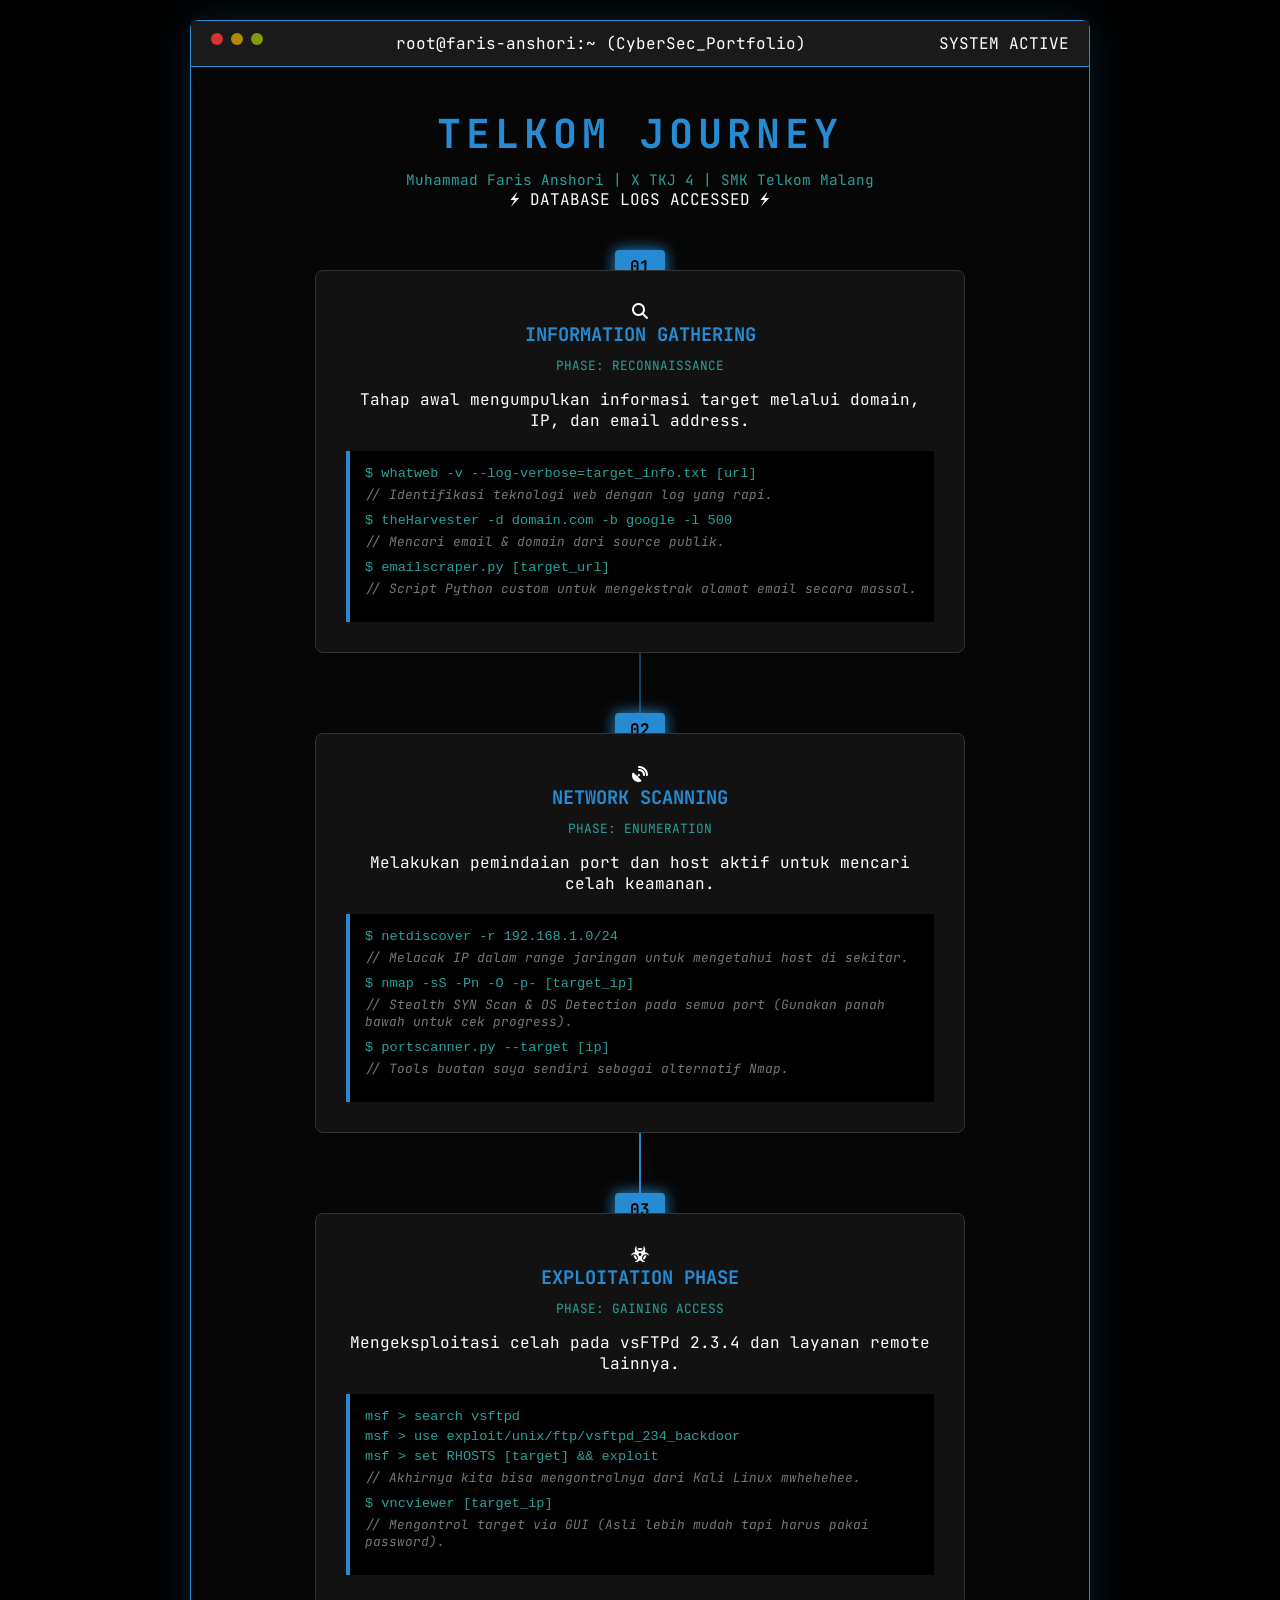
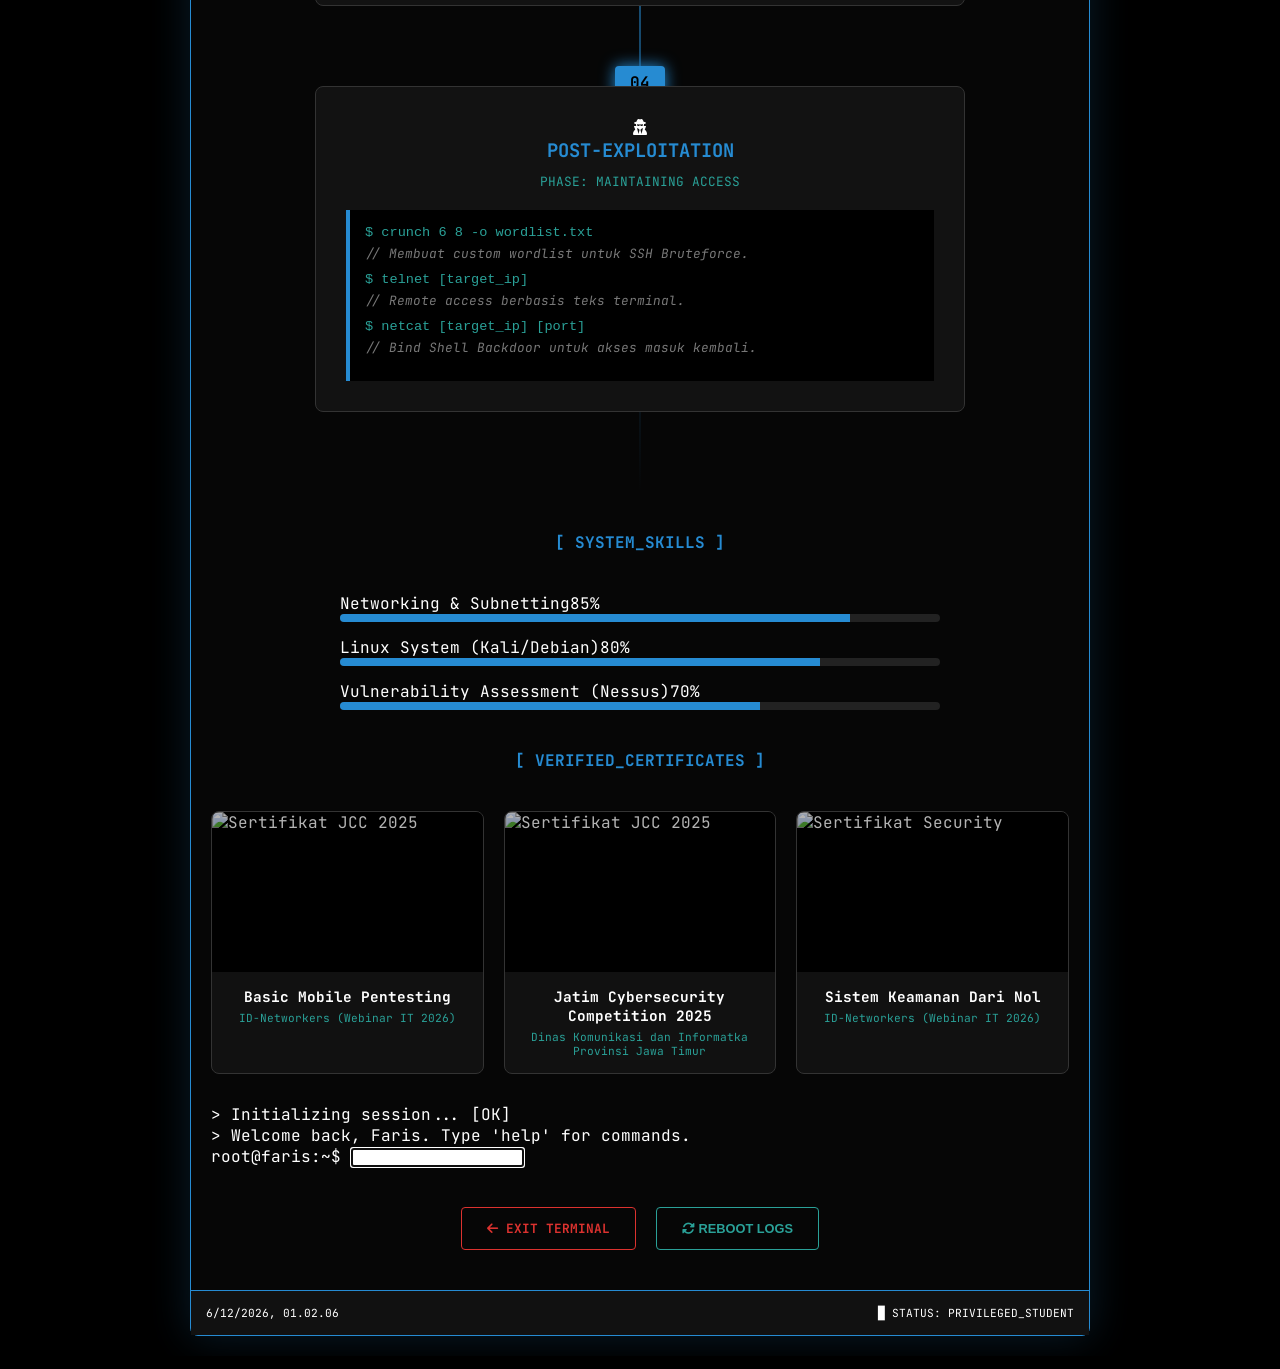
==== journey/index.html @ 94f322a0 "Add files via upload" ====
<!DOCTYPE html>
<html lang="id">
<head>
    <meta charset="UTF-8">
    <meta name="viewport" content="width=device-width, initial-scale=1.0">
    <title>SMK Telkom Journey - Muhammad Faris Anshori</title>
    <link rel="stylesheet" href="style.css">
    <link rel="stylesheet" href="https://cdnjs.cloudflare.com/ajax/libs/font-awesome/6.4.0/css/all.min.css">
    <link href="https://fonts.googleapis.com/css2?family=JetBrains+Mono:wght@300;400;500;700&display=swap" rel="stylesheet">
</head>
<body>
    <div class="matrix-overlay"></div>
    
    <div class="terminal-container">
        <div class="terminal-header">
            <div class="terminal-buttons">
                <div class="btn close"></div>
                <div class="btn minimize"></div>
                <div class="btn maximize"></div>
            </div>
            <div class="terminal-title">root@faris-anshori:~ (CyberSec_Portfolio)</div>
            <div class="terminal-status">
                <span class="status-dot"></span>
                <span class="status-text">SYSTEM ACTIVE</span>
            </div>
        </div>
        
        <div class="terminal-content">
            <div class="center-header">
                <h1 class="glitch-text" data-text="TELKOM_JOURNEY">TELKOM JOURNEY</h1>
                <p class="user-info">Muhammad Faris Anshori | X TKJ 4 | SMK Telkom Malang</p>
                <div class="separator"><span>⚡ DATABASE LOGS ACCESSED ⚡</span></div>
            </div>

            <div class="timeline-v2">
                <div class="main-line"></div>

                <div class="step-container">
                    <div class="step-marker">01</div>
                    <div class="step-card reveal-effect">
                        <div class="step-header"><i class="fas fa-search"></i> <h3>INFORMATION GATHERING</h3></div>
                        <p class="step-date">PHASE: RECONNAISSANCE</p>
                        <p class="step-desc">Tahap awal mengumpulkan informasi target melalui domain, IP, dan email address.</p>
                        <div class="technical-log">
                            <code>$ whatweb -v --log-verbose=target_info.txt [url]</code>
                            <p>// Identifikasi teknologi web dengan log yang rapi.</p>
                            <code>$ theHarvester -d domain.com -b google -l 500</code>
                            <p>// Mencari email & domain dari source publik.</p>
                            <code>$ emailscraper.py [target_url]</code>
                            <p>// Script Python custom untuk mengekstrak alamat email secara massal.</p>
                        </div>
                    </div>
                </div>

                <div class="step-container">
                    <div class="step-marker">02</div>
                    <div class="step-card reveal-effect">
                        <div class="step-header"><i class="fas fa-satellite-dish"></i> <h3>NETWORK SCANNING</h3></div>
                        <p class="step-date">PHASE: ENUMERATION</p>
                        <p class="step-desc">Melakukan pemindaian port dan host aktif untuk mencari celah keamanan.</p>
                        <div class="technical-log">
                            <code>$ netdiscover -r 192.168.1.0/24</code>
                            <p>// Melacak IP dalam range jaringan untuk mengetahui host di sekitar.</p>
                            <code>$ nmap -sS -Pn -O -p- [target_ip]</code>
                            <p>// Stealth SYN Scan & OS Detection pada semua port (Gunakan panah bawah untuk cek progress).</p>
                            <code>$ portscanner.py --target [ip]</code>
                            <p>// Tools buatan saya sendiri sebagai alternatif Nmap.</p>
                        </div>
                    </div>
                </div>

                <div class="step-container">
                    <div class="step-marker">03</div>
                    <div class="step-card highlight reveal-effect">
                        <div class="step-header"><i class="fas fa-biohazard"></i> <h3>EXPLOITATION PHASE</h3></div>
                        <p class="step-date">PHASE: GAINING ACCESS</p>
                        <p class="step-desc">Mengeksploitasi celah pada vsFTPd 2.3.4 dan layanan remote lainnya.</p>
                        <div class="technical-log">
                            <code>msf > search vsftpd</code>
                            <code>msf > use exploit/unix/ftp/vsftpd_234_backdoor</code>
                            <code>msf > set RHOSTS [target] && exploit</code>
                            <p>// Akhirnya kita bisa mengontrolnya dari Kali Linux mwhehehee.</p>
                            <code>$ vncviewer [target_ip]</code>
                            <p>// Mengontrol target via GUI (Asli lebih mudah tapi harus pakai password).</p>
                        </div>
                    </div>
                </div>

                <div class="step-container">
                    <div class="step-marker">04</div>
                    <div class="step-card reveal-effect">
                        <div class="step-header"><i class="fas fa-user-secret"></i> <h3>POST-EXPLOITATION</h3></div>
                        <p class="step-date">PHASE: MAINTAINING ACCESS</p>
                        <div class="technical-log">
                            <code>$ crunch 6 8 -o wordlist.txt</code>
                            <p>// Membuat custom wordlist untuk SSH Bruteforce.</p>
                            <code>$ telnet [target_ip]</code>
                            <p>// Remote access berbasis teks terminal.</p>
                            <code>$ netcat [target_ip] [port]</code>
                            <p>// Bind Shell Backdoor untuk akses masuk kembali.</p>
                        </div>
                    </div>
                </div>
            </div>

            <div class="section-divider"><span>[ SYSTEM_SKILLS ]</span></div>
            <div class="skill-wrapper">
                <div class="skill-item">
                    <div class="skill-info"><span>Networking & Subnetting</span><span>85%</span></div>
                    <div class="skill-bar"><div class="skill-fill" data-width="85%"></div></div>
                </div>
                <div class="skill-item">
                    <div class="skill-info"><span>Linux System (Kali/Debian)</span><span>80%</span></div>
                    <div class="skill-bar"><div class="skill-fill" data-width="80%"></div></div>
                </div>
                <div class="skill-item">
                    <div class="skill-info"><span>Vulnerability Assessment (Nessus)</span><span>70%</span></div>
                    <div class="skill-bar"><div class="skill-fill" data-width="70%"></div></div>
                </div>
            </div>

            <div class="section-divider"><span>[ VERIFIED_CERTIFICATES ]</span></div>
            <div class="cert-gallery">
                <div class="cert-card reveal-effect">
                    <div class="cert-img-container">
                        <img src="https://raw.githubusercontent.com/muhammadanshori34tkj-web/sertifgabut/main/Muhammad%20Faris%20Anshori%20Sertifikat%20Webinar%20IT%20Cyber%20Security%2027%20Januari%202026_page-0001.jpg" alt="Sertifikat JCC 2025">
                    </div>
                    <div class="cert-info">
                        <h4>Basic Mobile Pentesting</h4>
                        <p>ID-Networkers (Webinar IT 2026)</p>
                    </div>
                </div>
                <div class="cert-card reveal-effect">
                    <div class="cert-img-container">
                        <img src="https://raw.githubusercontent.com/muhammadanshori34tkj-web/sertifgabut/main/WhatsApp%20Image%202026-03-06%20at%2009.00.31.jpeg" alt="Sertifikat JCC 2025">
                    </div>
                    <div class="cert-info">
                        <h4>Jatim Cybersecurity Competition 2025</h4>
                        <p>Dinas Komunikasi dan Informatka Provinsi Jawa Timur</p>
                    </div>
                </div>
                <div class="cert-card reveal-effect">
                    <div class="cert-img-container">
                        <img src="https://raw.githubusercontent.com/muhammadanshori34tkj-web/sertifgabut/main/Muhammad%20Faris%20Anshori%20Sertifikat%20Webinar%20IT%20Cyber%20Security%2029%20Januari%202026_page-0001.jpg" alt="Sertifikat Security">
                    </div>
                    <div class="cert-info">
                        <h4>Sistem Keamanan Dari Nol</h4>
                        <p>ID-Networkers (Webinar IT 2026)</p>
                    </div>
                </div>
            </div>

            <div class="console-box">
                <div id="output-log">
                    <div>> Initializing session... [OK]</div>
                    <div>> Welcome back, Faris. Type 'help' for commands.</div>
                </div>
                <div class="input-area">
                    <span>root@faris:~$</span>
                    <input type="text" id="cmd-input" autofocus autocomplete="off">
                </div>
            </div>

            <div class="navigation-center">
                <a href="../index.html" class="nav-btn back-btn"><i class="fas fa-arrow-left"></i> EXIT TERMINAL</a>
                <button class="nav-btn reset-btn" id="reset-journey"><i class="fas fa-sync-alt"></i> REBOOT LOGS</button>
            </div>
        </div>

        <div class="terminal-footer">
            <span id="current-time"></span>
            <span class="blink">█ STATUS: PRIVILEGED_STUDENT</span>
        </div>
    </div>

    <script src="script.js"></script>
</body>
</html>
---- journey/style.css ----
:root {
    --kali-blue: #268bd2;
    --kali-dark: #070707;
    --kali-gray: #121212;
    --kali-white: #ffffff;
    --kali-cyan: #2aa198;
    --kali-red: #dc322f;
}

* { margin: 0; padding: 0; box-sizing: border-box; }

body {
    background: #000;
    color: var(--kali-white);
    font-family: 'JetBrains Mono', monospace;
    overflow-x: hidden;
    padding: 20px;
}

.matrix-overlay {
    position: fixed;
    top: 0; left: 0; width: 100%; height: 100%;
    background: linear-gradient(rgba(0,0,0,0.9), rgba(0,0,0,0.9)), 
                url('https://www.transparenttextures.com/patterns/carbon-fibre.png');
    z-index: -1;
    opacity: 0.3;
}

.terminal-container {
    max-width: 900px;
    margin: 0 auto;
    border: 1px solid var(--kali-blue);
    background: rgba(7, 7, 7, 0.98);
    box-shadow: 0 0 40px rgba(38, 139, 210, 0.2);
    border-radius: 8px;
}

.terminal-header {
    background: #1a1a1a;
    padding: 12px 20px;
    display: flex;
    justify-content: space-between;
    border-bottom: 1px solid var(--kali-blue);
}

.terminal-buttons { display: flex; gap: 8px; }
.btn { width: 12px; height: 12px; border-radius: 50%; }
.btn.close { background: var(--kali-red); }
.btn.minimize { background: #b58900; }
.btn.maximize { background: #859900; }

.terminal-content { padding: 40px 20px; }

.center-header { text-align: center; margin-bottom: 60px; }
.glitch-text { color: var(--kali-blue); font-size: 2.5rem; letter-spacing: 5px; }
.user-info { color: var(--kali-cyan); margin-top: 10px; font-size: 0.9rem; }

/* Timeline Centered */
.timeline-v2 {
    position: relative;
    display: flex;
    flex-direction: column;
    align-items: center;
}

.main-line {
    position: absolute;
    left: 50%;
    width: 2px;
    height: 100%;
    background: linear-gradient(to bottom, transparent, var(--kali-blue), transparent);
    transform: translateX(-50%);
}

.step-container {
    position: relative;
    width: 100%;
    margin-bottom: 80px;
    display: flex;
    flex-direction: column;
    align-items: center;
    z-index: 2;
}

.step-marker {
    background: var(--kali-blue);
    color: #000;
    padding: 6px 15px;
    font-weight: bold;
    border-radius: 4px;
    position: absolute;
    top: -20px;
    box-shadow: 0 0 15px var(--kali-blue);
}

.step-card {
    background: var(--kali-gray);
    border: 1px solid #333;
    padding: 30px;
    width: 100%;
    max-width: 650px;
    text-align: center;
    border-radius: 8px;
    transition: 0.3s;
}

.step-card:hover { border-color: var(--kali-blue); transform: translateY(-5px); }
.step-header h3 { color: var(--kali-blue); margin-bottom: 10px; }
.step-date { color: var(--kali-cyan); font-size: 0.8rem; margin-bottom: 15px; display: block; }

/* Technical Log Terminal Style */
.technical-log {
    background: #000;
    border-left: 4px solid var(--kali-blue);
    padding: 15px;
    margin-top: 20px;
    text-align: left;
}

.technical-log code { display: block; color: var(--kali-cyan); font-size: 0.85rem; margin-bottom: 5px; }
.technical-log p { color: #777; font-size: 0.8rem; margin-bottom: 10px; font-style: italic; }

/* Certificate Gallery */
.cert-gallery {
    display: grid;
    grid-template-columns: repeat(auto-fit, minmax(260px, 1fr));
    gap: 20px;
    margin: 30px 0;
}

.cert-card { background: #111; border: 1px solid #333; border-radius: 8px; overflow: hidden; }
.cert-img-container { width: 100%; height: 160px; background: #000; overflow: hidden; }
.cert-img-container img { width: 100%; height: 100%; object-fit: cover; opacity: 0.7; transition: 0.3s; }
.cert-card:hover img { opacity: 1; transform: scale(1.05); }
.cert-info { padding: 15px; text-align: center; }
.cert-info h4 { font-size: 0.9rem; margin-bottom: 5px; }
.cert-info p { font-size: 0.7rem; color: var(--kali-cyan); }

/* Navigation & Misc */
.section-divider { text-align: center; margin: 40px 0; color: var(--kali-blue); font-weight: bold; }
.skill-wrapper { max-width: 600px; margin: 0 auto; }
.skill-item { margin-bottom: 15px; }
.skill-bar { height: 8px; background: #222; border-radius: 4px; overflow: hidden; }
.skill-fill { height: 100%; background: var(--kali-blue); width: 0; transition: 1.5s ease-out; }

.navigation-center { display: flex; justify-content: center; gap: 20px; margin-top: 40px; }
.nav-btn { padding: 12px 25px; border-radius: 4px; text-decoration: none; font-weight: bold; font-size: 0.8rem; cursor: pointer; transition: 0.3s; }
.back-btn { border: 1px solid var(--kali-red); color: var(--kali-red); background: transparent; }
.back-btn:hover { background: var(--kali-red); color: #fff; }
.reset-btn { border: 1px solid var(--kali-cyan); color: var(--kali-cyan); background: transparent; }
.reset-btn:hover { background: var(--kali-cyan); color: #000; }

.reveal-effect { opacity: 0; transform: translateY(20px); transition: 0.8s; }
.reveal-effect.visible { opacity: 1; transform: translateY(0); }

.terminal-footer { padding: 15px; background: #111; display: flex; justify-content: space-between; font-size: 0.7rem; border-top: 1px solid var(--kali-blue); }
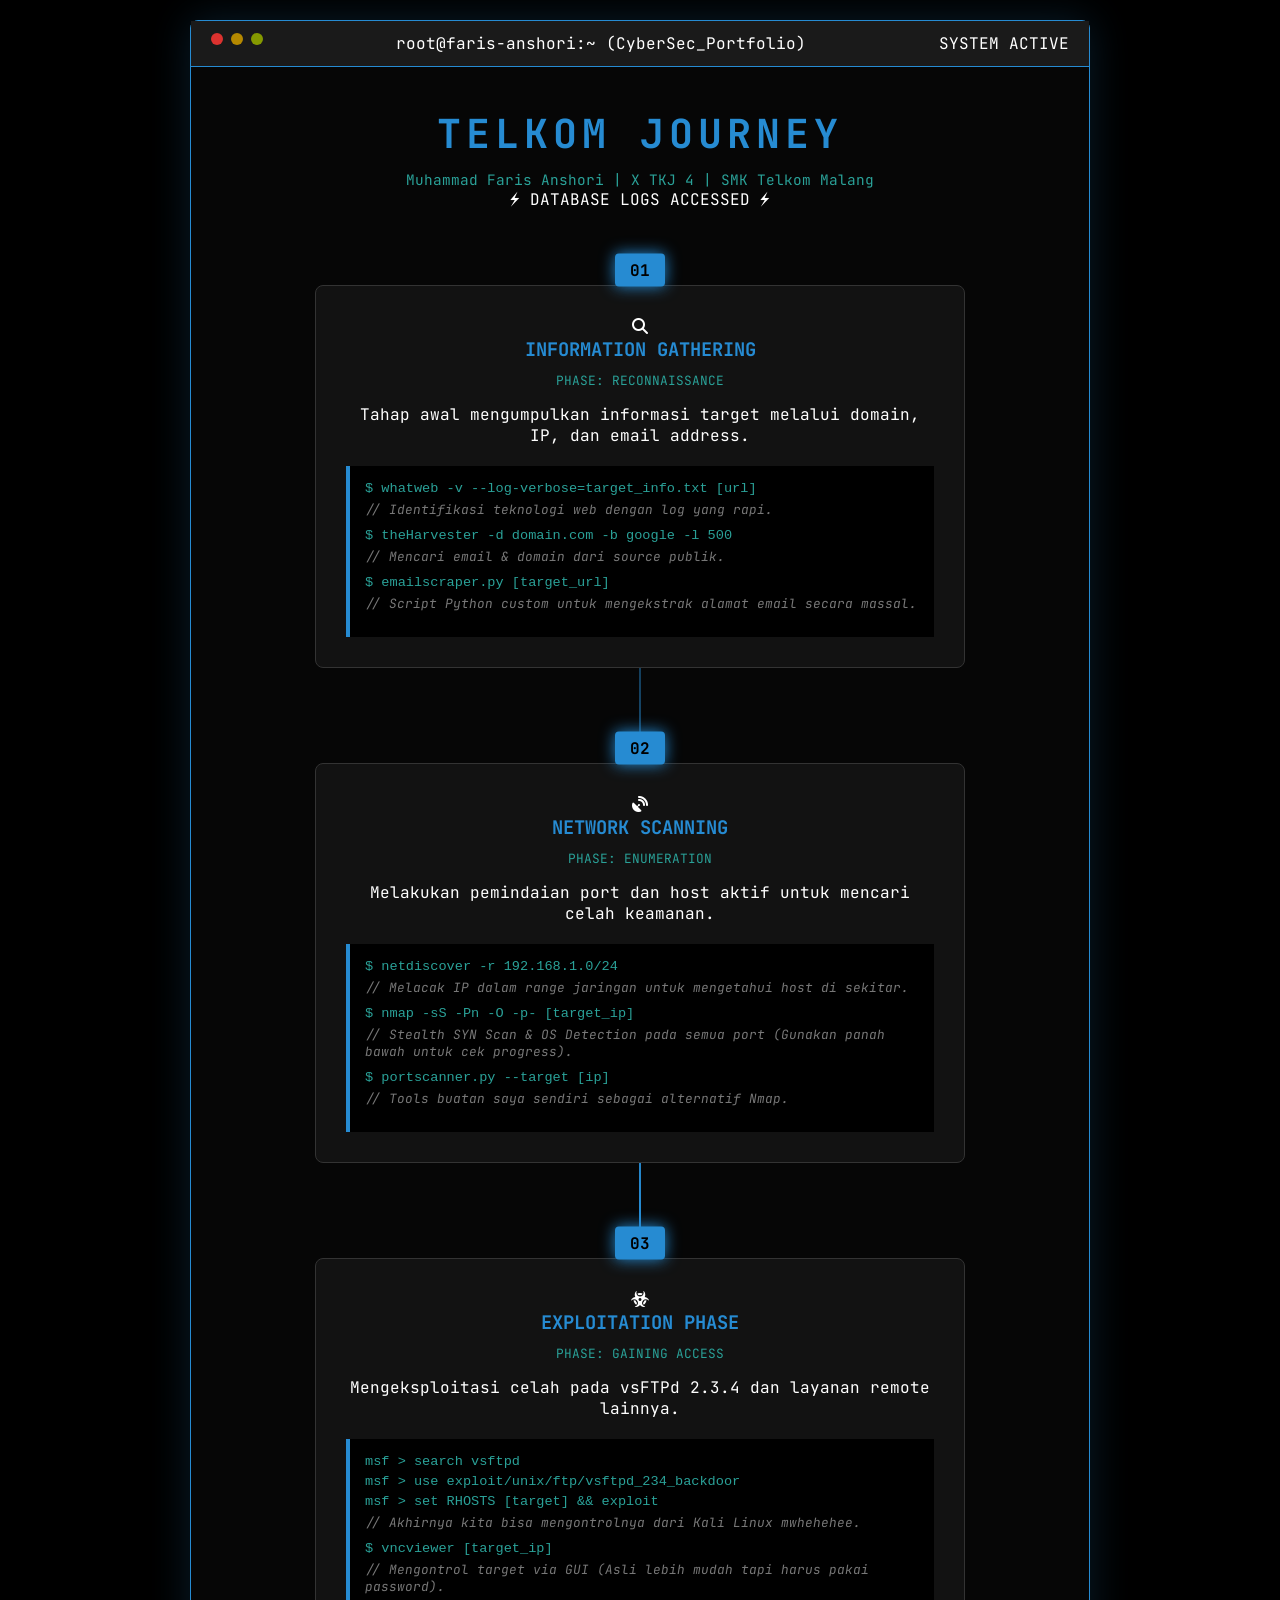
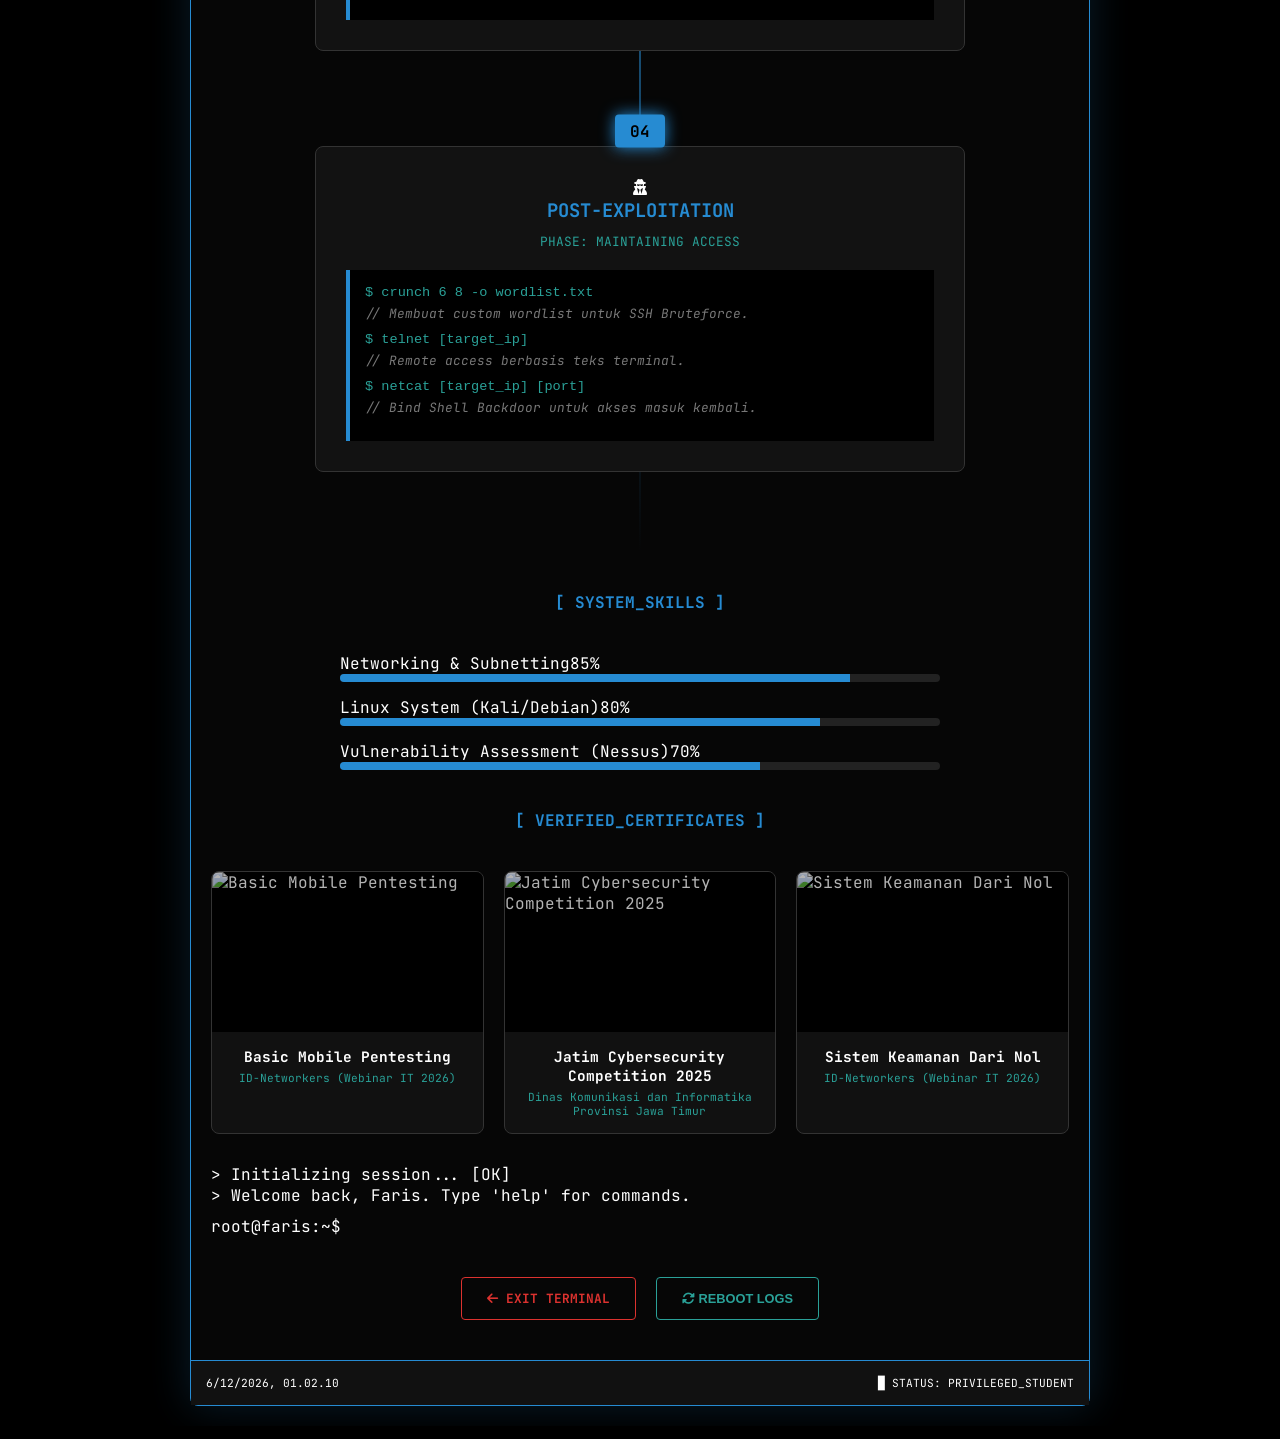
==== commit 8876b232: "Add files via upload" ====
--- a/journey/index.html
+++ b/journey/index.html
@@ -120,34 +120,8 @@
             </div>
 
             <div class="section-divider"><span>[ VERIFIED_CERTIFICATES ]</span></div>
-            <div class="cert-gallery">
-                <div class="cert-card reveal-effect">
-                    <div class="cert-img-container">
-                        <img src="https://raw.githubusercontent.com/muhammadanshori34tkj-web/sertifgabut/main/Muhammad%20Faris%20Anshori%20Sertifikat%20Webinar%20IT%20Cyber%20Security%2027%20Januari%202026_page-0001.jpg" alt="Sertifikat JCC 2025">
-                    </div>
-                    <div class="cert-info">
-                        <h4>Basic Mobile Pentesting</h4>
-                        <p>ID-Networkers (Webinar IT 2026)</p>
-                    </div>
-                </div>
-                <div class="cert-card reveal-effect">
-                    <div class="cert-img-container">
-                        <img src="https://raw.githubusercontent.com/muhammadanshori34tkj-web/sertifgabut/main/WhatsApp%20Image%202026-03-06%20at%2009.00.31.jpeg" alt="Sertifikat JCC 2025">
-                    </div>
-                    <div class="cert-info">
-                        <h4>Jatim Cybersecurity Competition 2025</h4>
-                        <p>Dinas Komunikasi dan Informatka Provinsi Jawa Timur</p>
-                    </div>
-                </div>
-                <div class="cert-card reveal-effect">
-                    <div class="cert-img-container">
-                        <img src="https://raw.githubusercontent.com/muhammadanshori34tkj-web/sertifgabut/main/Muhammad%20Faris%20Anshori%20Sertifikat%20Webinar%20IT%20Cyber%20Security%2029%20Januari%202026_page-0001.jpg" alt="Sertifikat Security">
-                    </div>
-                    <div class="cert-info">
-                        <h4>Sistem Keamanan Dari Nol</h4>
-                        <p>ID-Networkers (Webinar IT 2026)</p>
-                    </div>
-                </div>
+            <div class="cert-gallery" id="cert-gallery-container">
+                
             </div>
 
             <div class="console-box">
--- a/journey/style.css
+++ b/journey/style.css
@@ -80,6 +80,7 @@
     flex-direction: column;
     align-items: center;
     z-index: 2;
+    padding-top: 15px; /* Tambahan agar marker tidak terpotong */
 }
 
 .step-marker {
@@ -89,7 +90,9 @@
     font-weight: bold;
     border-radius: 4px;
     position: absolute;
-    top: -20px;
+    top: 0; /* Ubah ini */
+    transform: translateY(-50%); /* Tambahkan ini agar posisinya pas di tengah garis batas */
+    z-index: 10; /* Pastikan selalu di atas */
     box-shadow: 0 0 15px var(--kali-blue);
 }
 
@@ -102,6 +105,7 @@
     text-align: center;
     border-radius: 8px;
     transition: 0.3s;
+    position: relative; /* Tambahkan ini */
 }
 
 .step-card:hover { border-color: var(--kali-blue); transform: translateY(-5px); }
@@ -153,4 +157,47 @@
 .reveal-effect { opacity: 0; transform: translateY(20px); transition: 0.8s; }
 .reveal-effect.visible { opacity: 1; transform: translateY(0); }
 
-.terminal-footer { padding: 15px; background: #111; display: flex; justify-content: space-between; font-size: 0.7rem; border-top: 1px solid var(--kali-blue); }+.terminal-footer { padding: 15px; background: #111; display: flex; justify-content: space-between; font-size: 0.7rem; border-top: 1px solid var(--kali-blue); }
+
+/* --- PERBAIKAN INPUT TERMINAL --- */
+.input-area {
+    display: flex;
+    align-items: center;
+    gap: 10px;
+    margin-top: 10px;
+}
+#cmd-input {
+    background: transparent;
+    border: none;
+    color: var(--kali-white);
+    font-family: 'JetBrains Mono', monospace;
+    font-size: 1rem;
+    outline: none;
+    flex: 1; /* Agar input mengisi sisa ruang */
+}
+
+/* --- PERBAIKAN RESPONSIVE MOBILE (HP) --- */
+@media (max-width: 768px) {
+    /* Perbaikan Header Terminal agar tidak tumpuk */
+    .terminal-header {
+        flex-direction: column;
+        align-items: flex-start;
+        gap: 10px;
+    }
+    .terminal-title {
+        font-size: 0.75rem;
+        word-break: break-all;
+    }
+    
+    /* Perbaikan teks ngelewatin batas */
+    .terminal-content { padding: 20px 10px; }
+    .glitch-text { font-size: 1.8rem; }
+    .step-card { padding: 20px 15px; }
+    
+    /* Agar log technical bisa di-scroll ke samping jika kepanjangan, tidak merusak layout */
+    .technical-log {
+        overflow-x: auto;
+        white-space: pre-wrap; /* Memaksa teks panjang turun ke bawah */
+        word-wrap: break-word;
+    }
+}
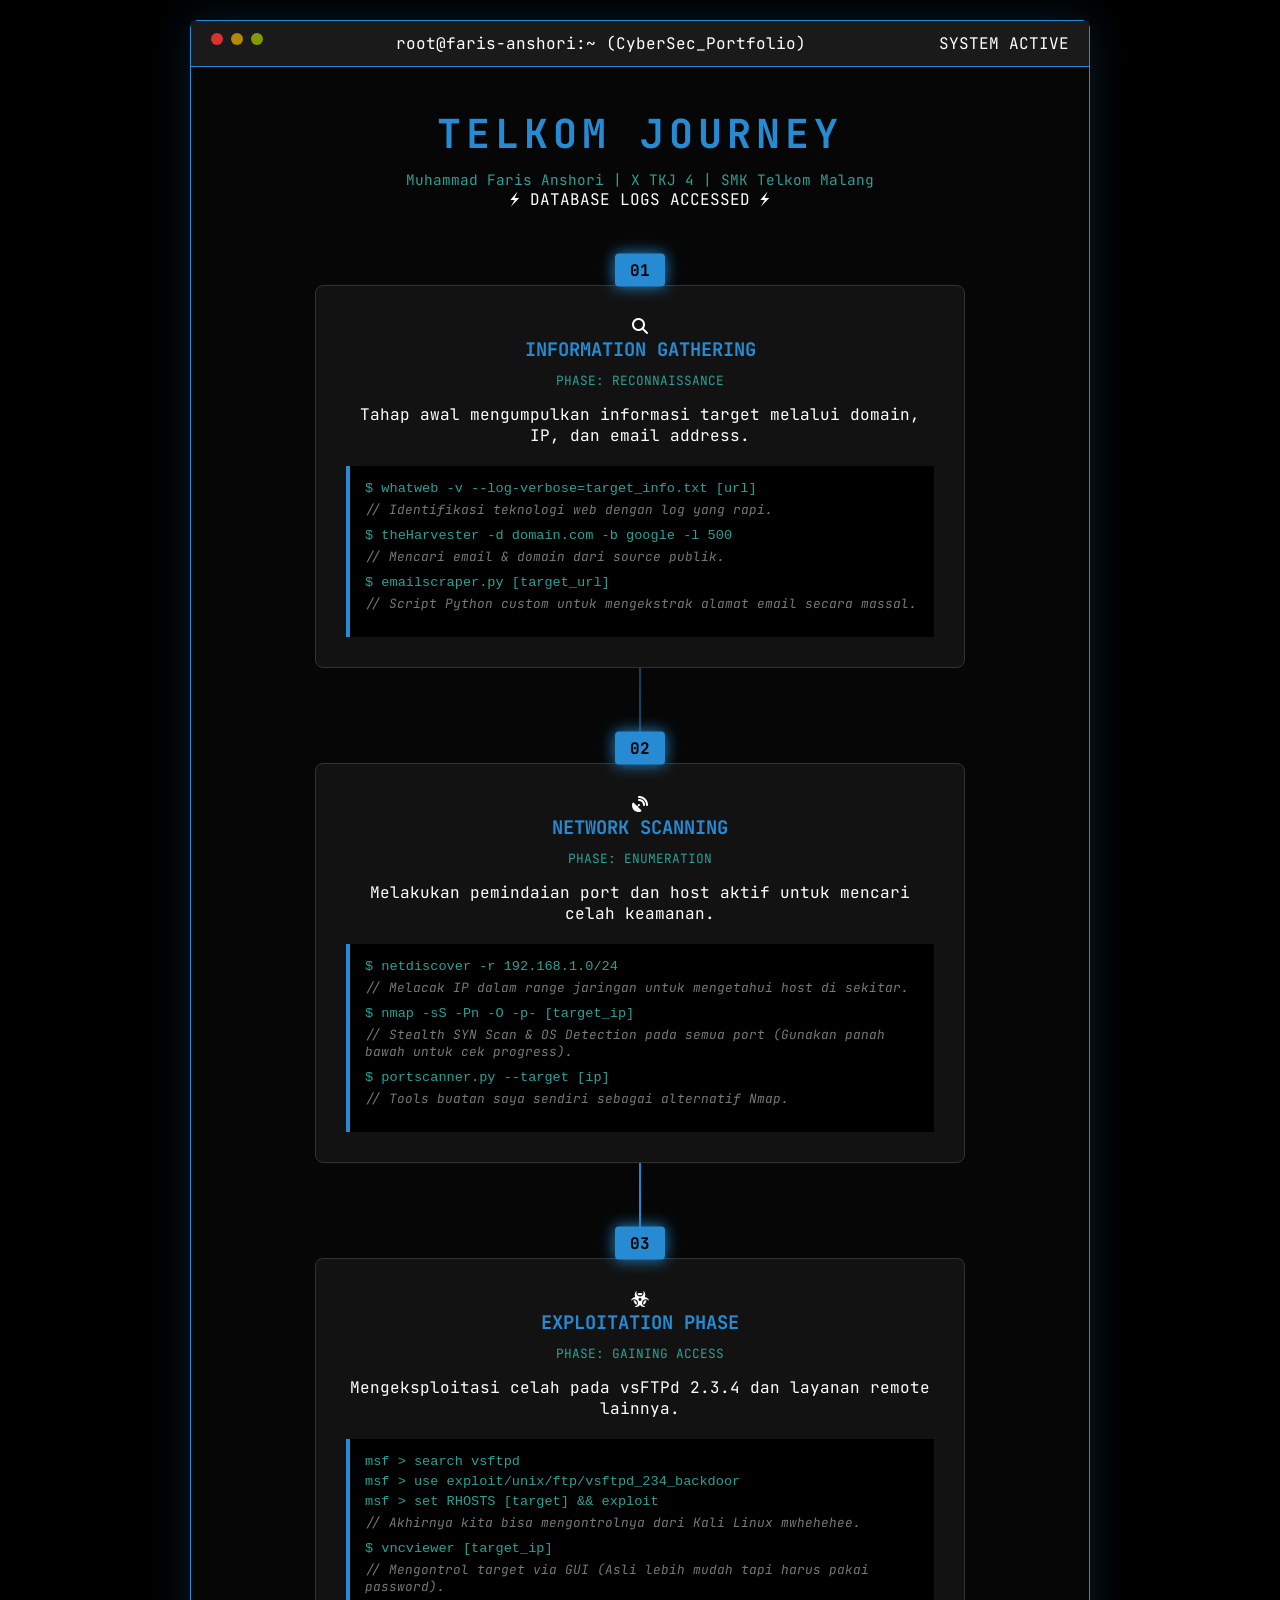
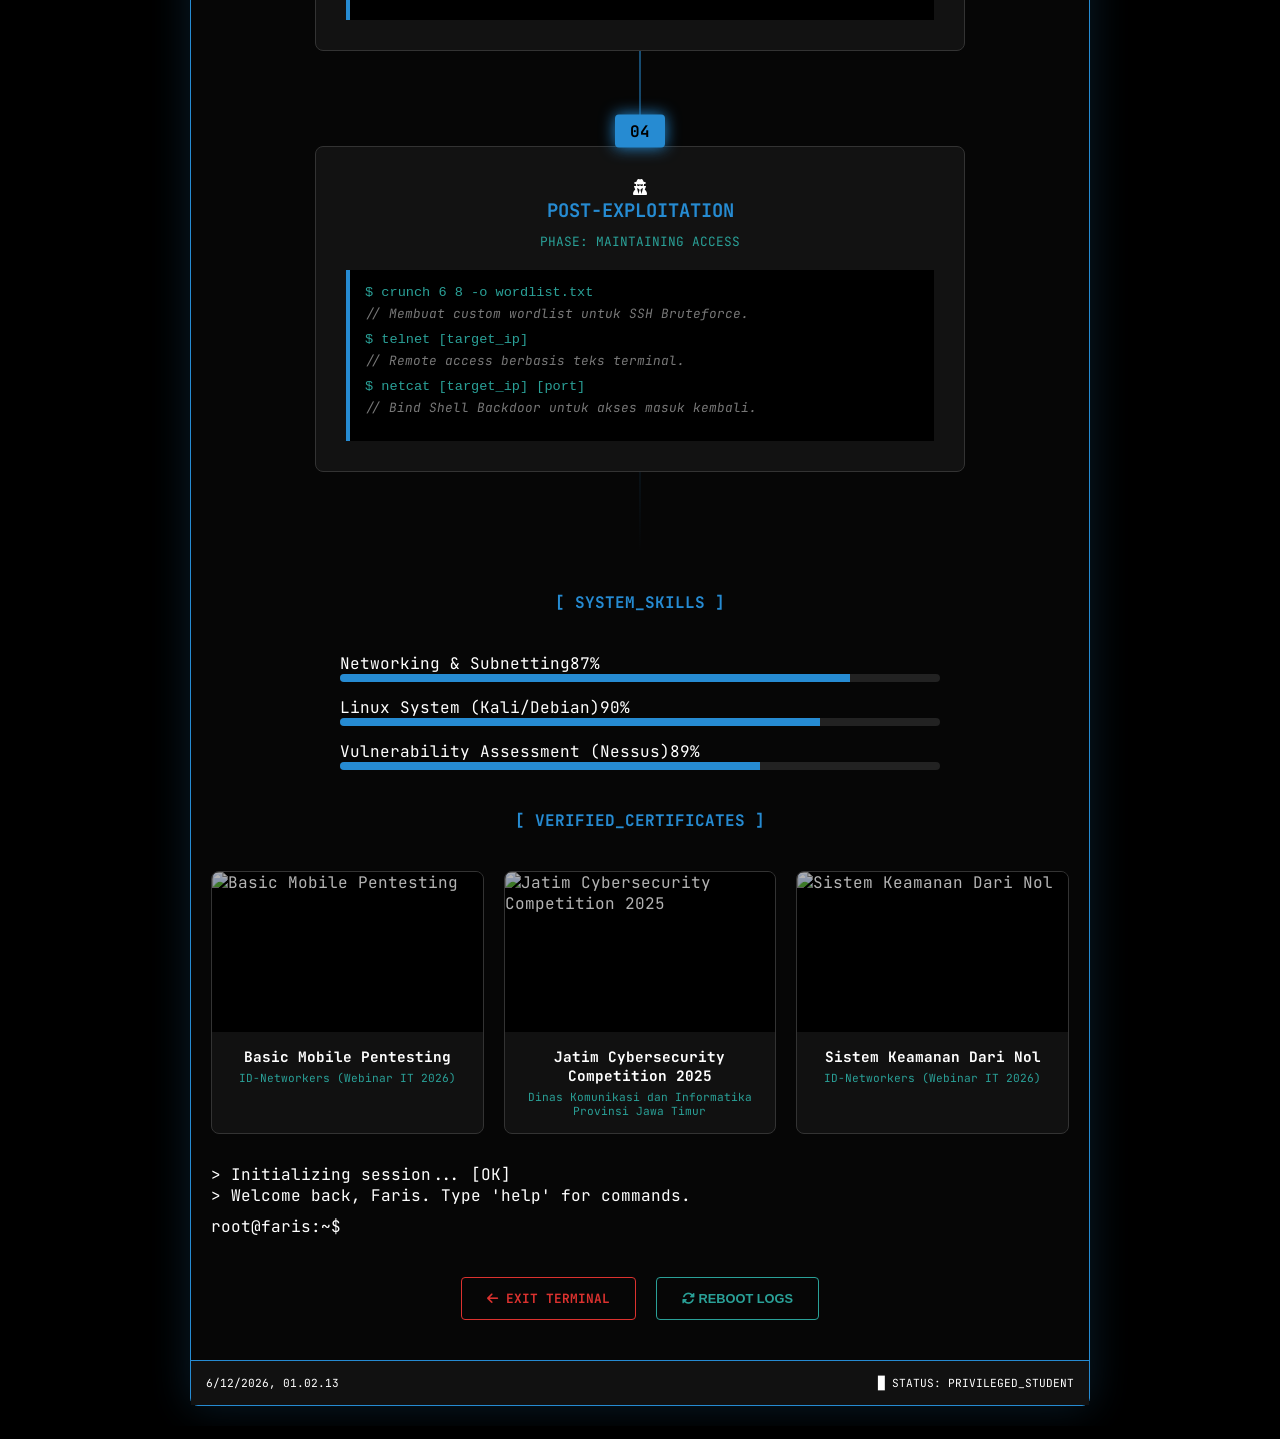
==== commit 5f87fa29: "Add files via upload" ====
--- a/journey/index.html
+++ b/journey/index.html
@@ -106,15 +106,15 @@
             <div class="section-divider"><span>[ SYSTEM_SKILLS ]</span></div>
             <div class="skill-wrapper">
                 <div class="skill-item">
-                    <div class="skill-info"><span>Networking & Subnetting</span><span>85%</span></div>
+                    <div class="skill-info"><span>Networking & Subnetting</span><span>87%</span></div>
                     <div class="skill-bar"><div class="skill-fill" data-width="85%"></div></div>
                 </div>
                 <div class="skill-item">
-                    <div class="skill-info"><span>Linux System (Kali/Debian)</span><span>80%</span></div>
+                    <div class="skill-info"><span>Linux System (Kali/Debian)</span><span>90%</span></div>
                     <div class="skill-bar"><div class="skill-fill" data-width="80%"></div></div>
                 </div>
                 <div class="skill-item">
-                    <div class="skill-info"><span>Vulnerability Assessment (Nessus)</span><span>70%</span></div>
+                    <div class="skill-info"><span>Vulnerability Assessment (Nessus)</span><span>89%</span></div>
                     <div class="skill-bar"><div class="skill-fill" data-width="70%"></div></div>
                 </div>
             </div>
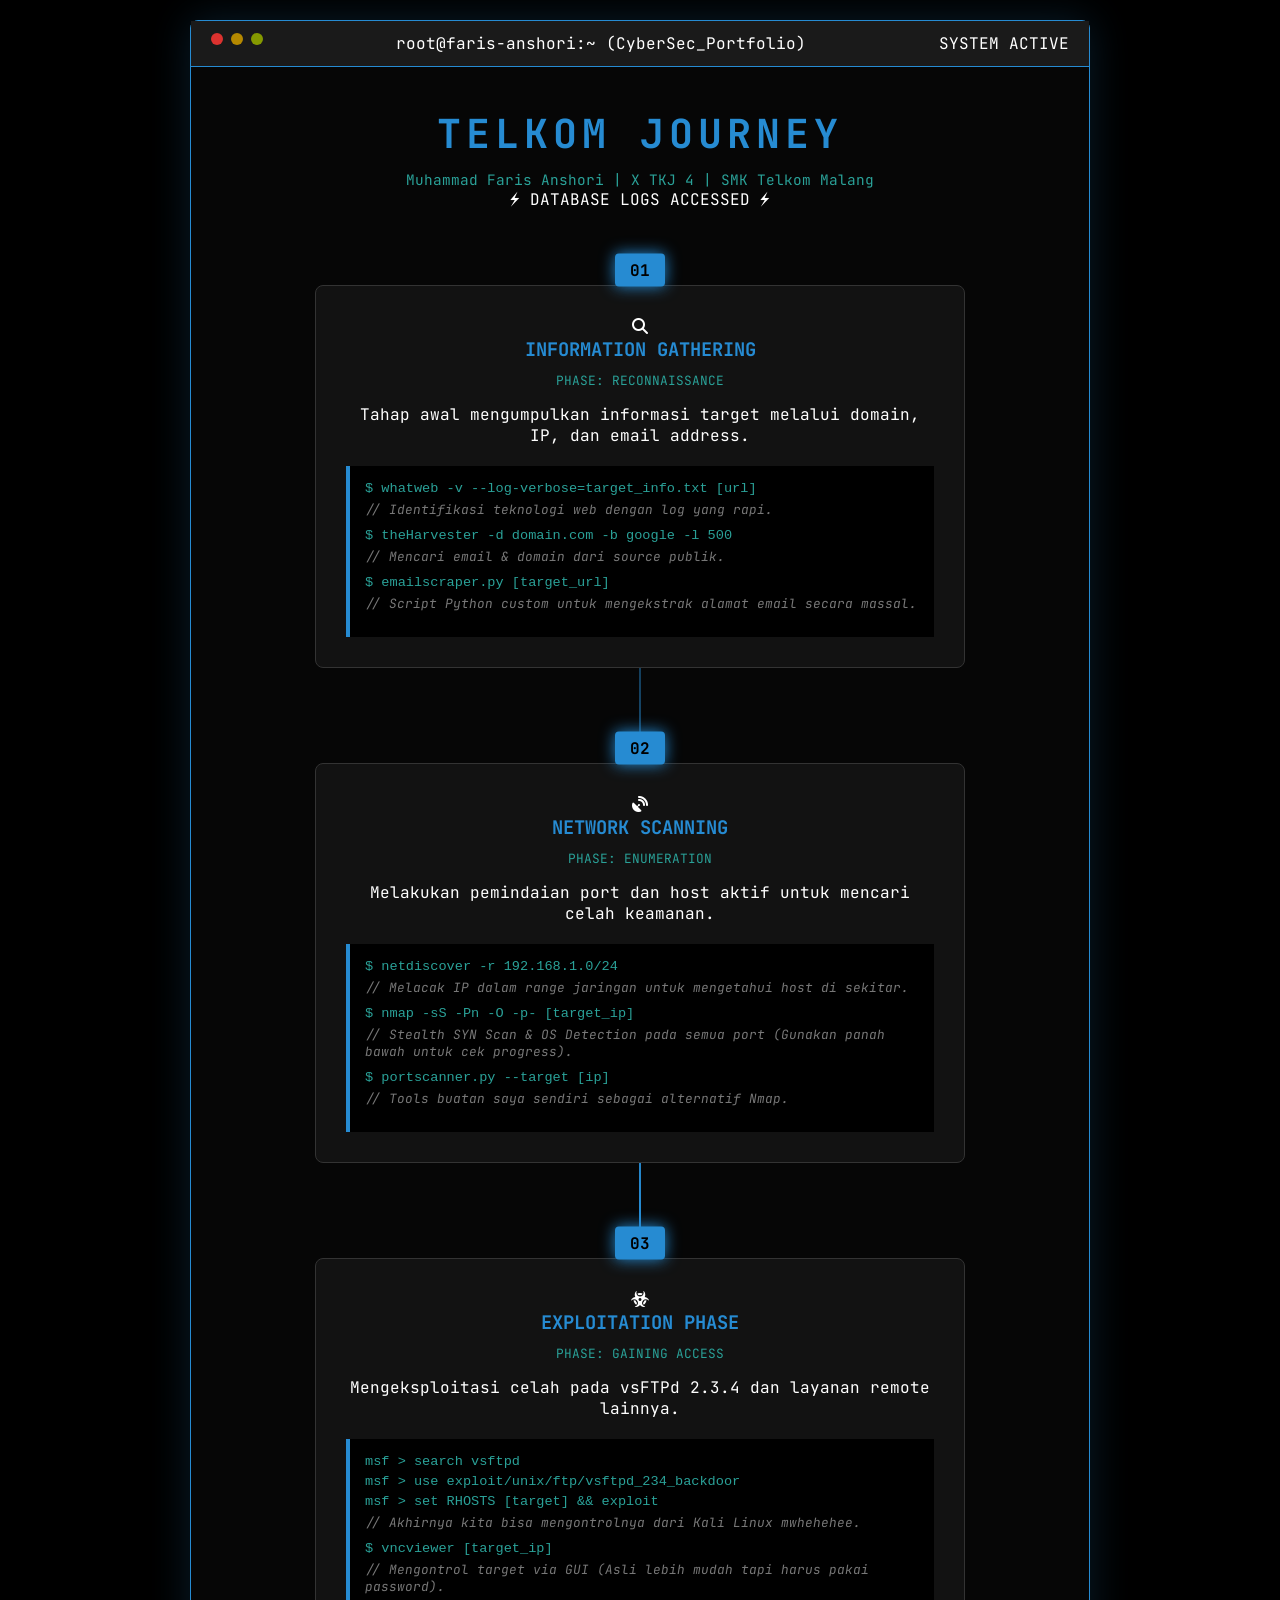
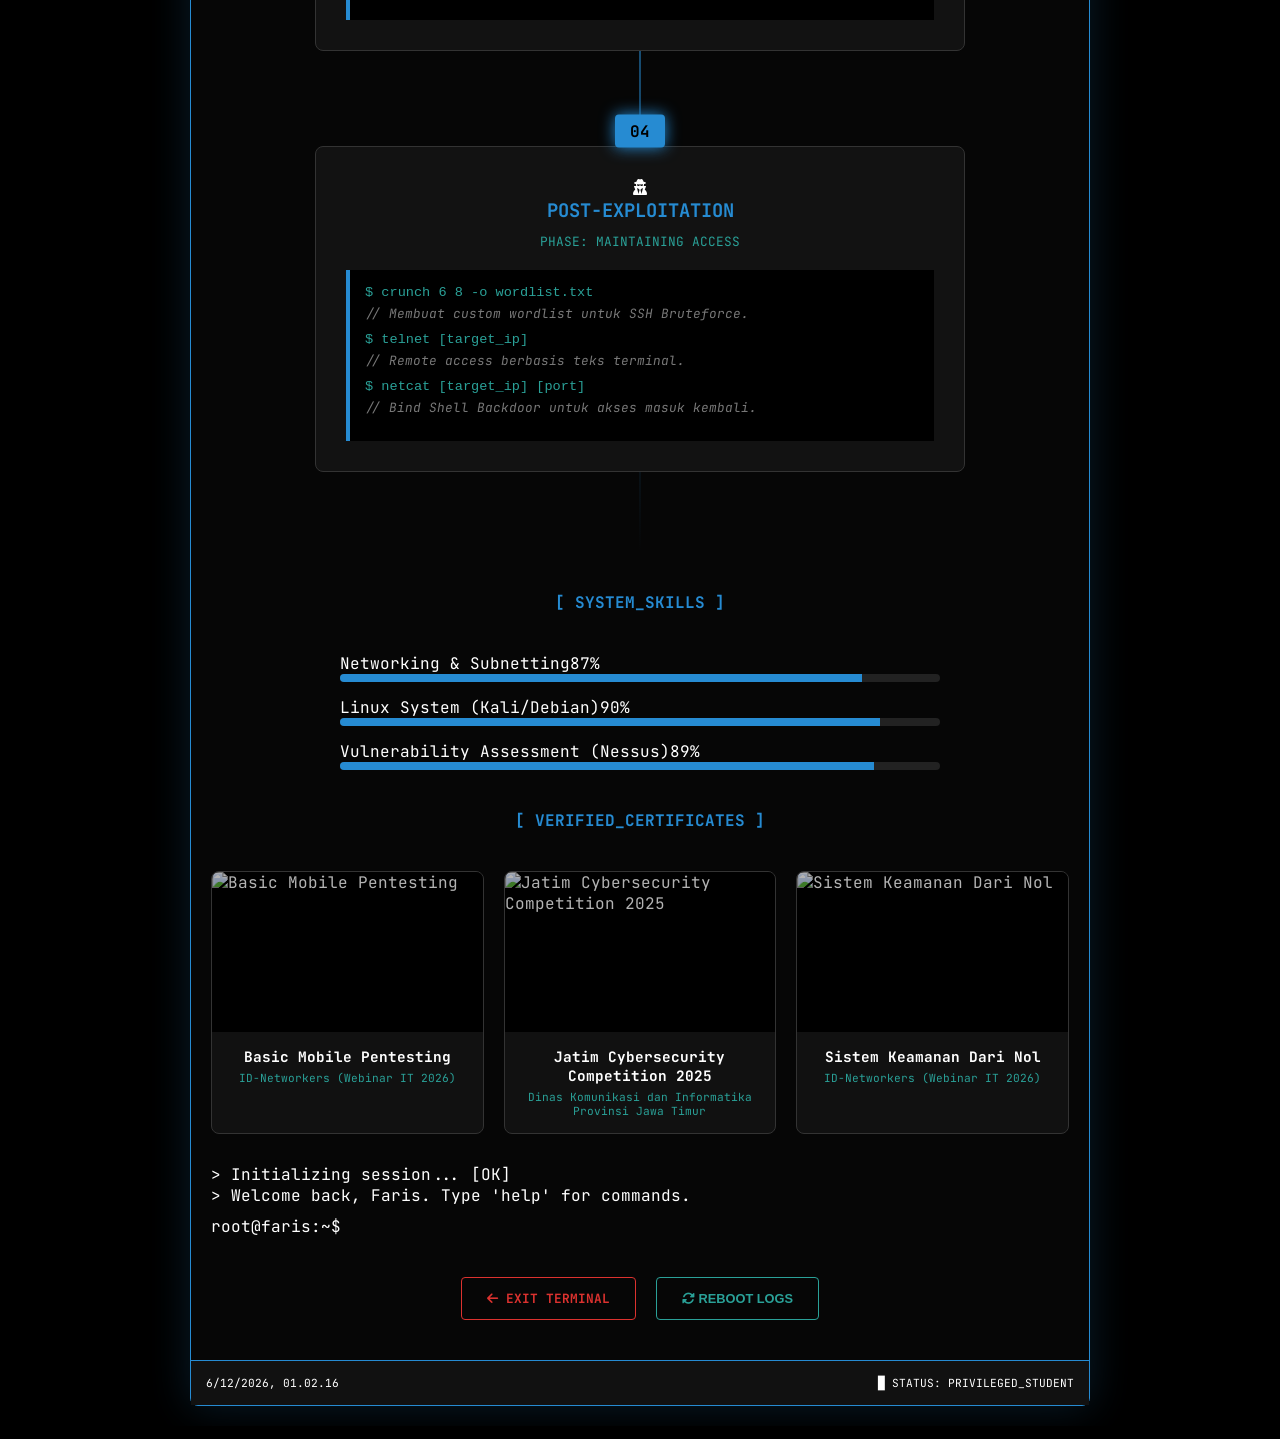
==== commit 8ca67f9e: "Add files via upload" ====
--- a/journey/index.html
+++ b/journey/index.html
@@ -107,15 +107,15 @@
             <div class="skill-wrapper">
                 <div class="skill-item">
                     <div class="skill-info"><span>Networking & Subnetting</span><span>87%</span></div>
-                    <div class="skill-bar"><div class="skill-fill" data-width="85%"></div></div>
+                    <div class="skill-bar"><div class="skill-fill" data-width="87%"></div></div>
                 </div>
                 <div class="skill-item">
                     <div class="skill-info"><span>Linux System (Kali/Debian)</span><span>90%</span></div>
-                    <div class="skill-bar"><div class="skill-fill" data-width="80%"></div></div>
+                    <div class="skill-bar"><div class="skill-fill" data-width="90%"></div></div>
                 </div>
                 <div class="skill-item">
                     <div class="skill-info"><span>Vulnerability Assessment (Nessus)</span><span>89%</span></div>
-                    <div class="skill-bar"><div class="skill-fill" data-width="70%"></div></div>
+                    <div class="skill-bar"><div class="skill-fill" data-width="89%"></div></div>
                 </div>
             </div>
 
